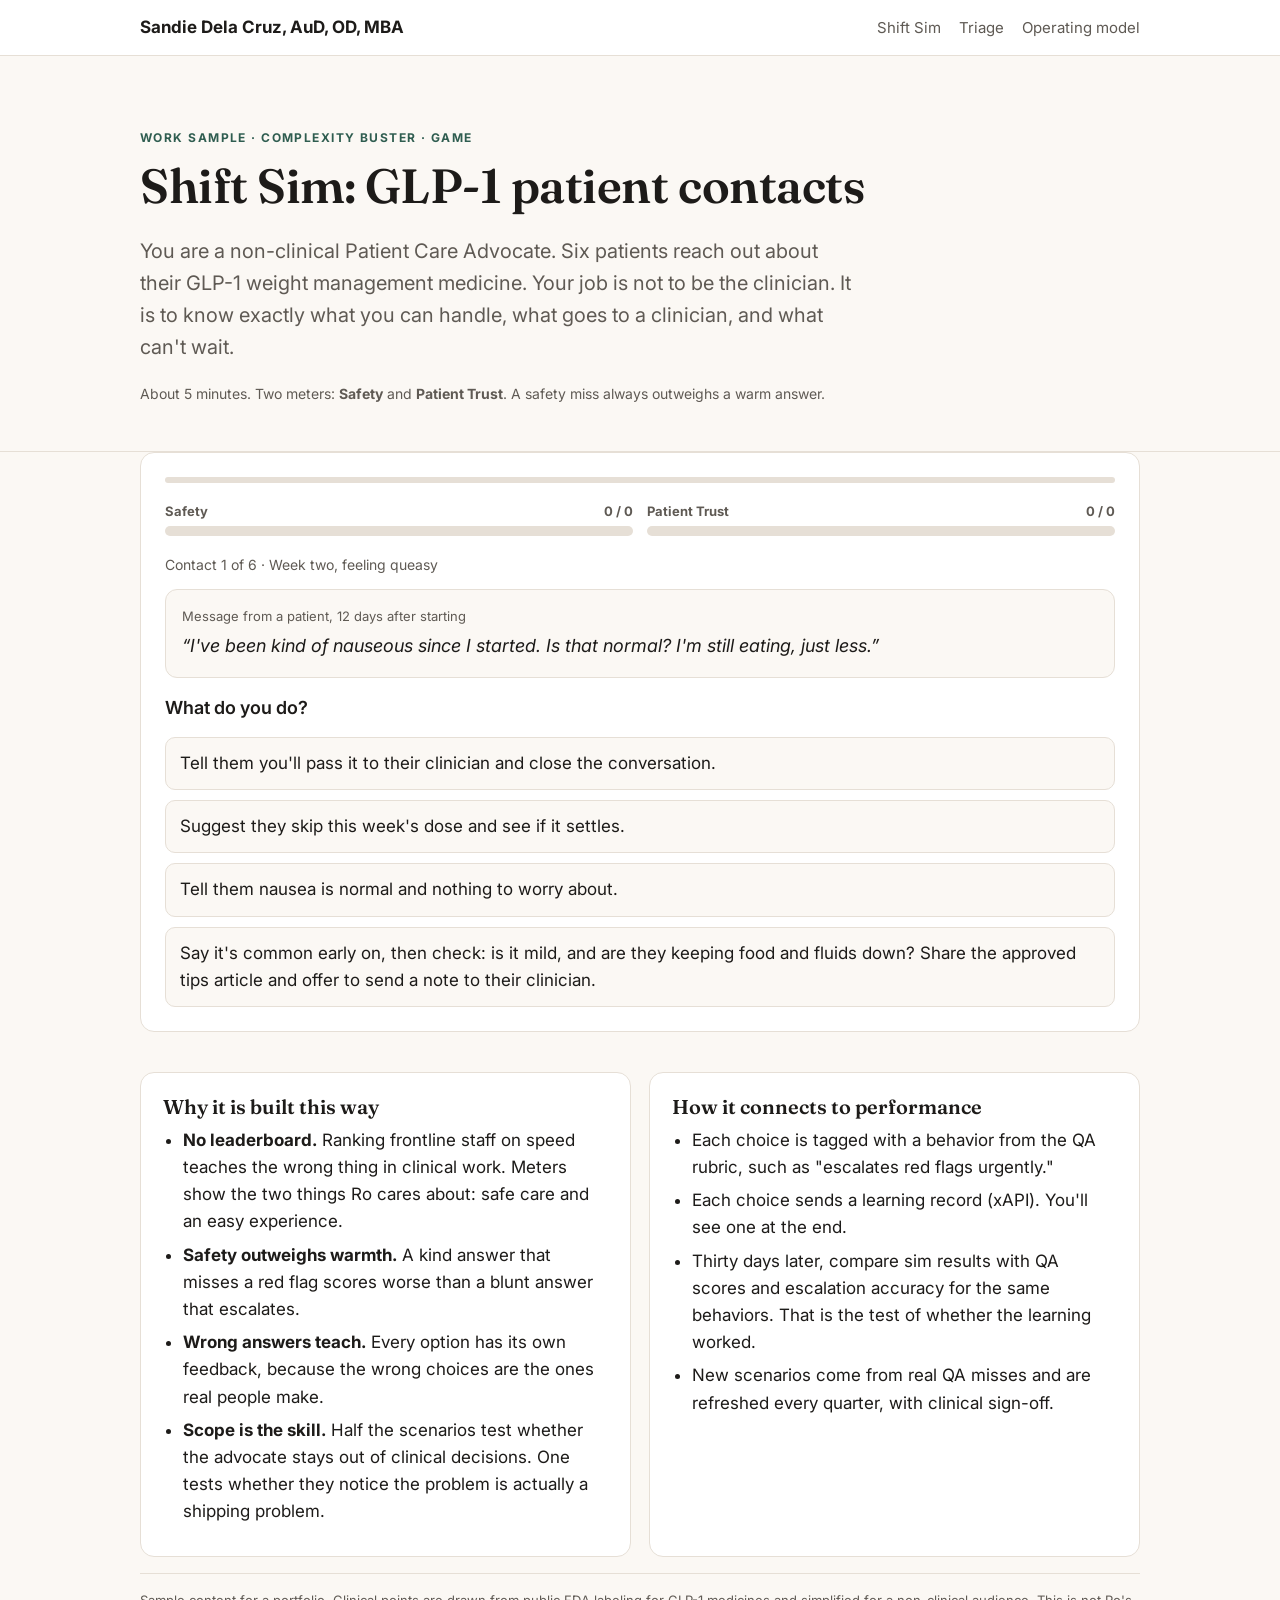
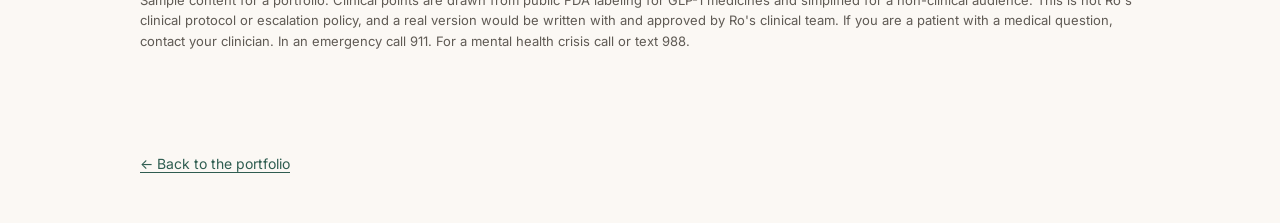
==== work/shift-sim.html @ 0b0904d7 "Add portfolio for Ro, Director of Care Delivery Learning and Development Landing page with evidence " ====
<!doctype html>
<html lang="en">
<head>
<meta charset="utf-8">
<meta name="viewport" content="width=device-width, initial-scale=1">
<title>Shift Sim: GLP-1 Calls</title>
<meta name="description" content="A scenario-based practice game for non-clinical patient care team members handling GLP-1 patient contacts. Safety outweighs speed.">
<link rel="preconnect" href="https://fonts.googleapis.com">
<link href="https://fonts.googleapis.com/css2?family=Fraunces:opsz,wght@9..144,600&family=Inter:wght@400;600;700&display=swap" rel="stylesheet">
<link rel="stylesheet" href="../assets/site.css">
<style>
  .meters { display: grid; grid-template-columns: 1fr 1fr; gap: 14px; margin-bottom: 18px; }
  .meter label { font-size: 13px; font-weight: 700; color: var(--muted); display: flex; justify-content: space-between; }
  .meter .bar { height: 10px; background: var(--line); border-radius: 99px; overflow: hidden; margin-top: 4px; }
  .meter .bar > div { height: 100%; width: 0; transition: width .3s; }
  #safetyBar { background: var(--accent); }
  #trustBar { background: var(--amber); }
  .patient { background: var(--bg); border: 1px solid var(--line); border-radius: 12px; padding: 16px; margin-bottom: 16px; }
  .patient .who { font-size: 13px; color: var(--muted); margin-bottom: 6px; }
  .patient .said { font-size: 18px; font-style: italic; }
  pre { background: var(--bg); border: 1px solid var(--line); border-radius: 10px; padding: 14px; overflow-x: auto; font-size: 13px; }
  .verdict { font-weight: 700; margin-bottom: 6px; }
  .verdict.best { color: var(--accent); }
  .verdict.ok { color: var(--amber); }
  .verdict.miss { color: var(--warn); }
  @media (max-width: 480px) { .meters { grid-template-columns: 1fr; } }
</style>
</head>
<body>
<header class="site">
  <div class="wrap">
    <a class="brand" href="../">Sandie Dela Cruz, AuD, OD, MBA</a>
    <nav>
      <a href="shift-sim.html">Shift Sim</a>
      <a href="triage.html">Triage</a>
      <a href="operating-model.html">Operating model</a>
    </nav>
  </div>
</header>

<main>
<section class="hero" style="padding-bottom:32px">
  <div class="wrap">
    <p class="eyebrow">Work sample · Complexity buster · Game</p>
    <h1>Shift Sim: GLP-1 patient contacts</h1>
    <p class="lede">You are a non-clinical Patient Care Advocate. Six patients reach out about their GLP-1 weight management medicine. Your job is not to be the clinician. It is to know exactly what you can handle, what goes to a clinician, and what can't wait.</p>
    <p class="muted small">About 5 minutes. Two meters: <b>Safety</b> and <b>Patient Trust</b>. A safety miss always outweighs a warm answer.</p>
  </div>
</section>

<section style="padding-top:0">
  <div class="wrap">
    <div class="tool" id="game">
      <div class="progress"><div id="prog"></div></div>
      <div class="meters">
        <div class="meter"><label><span>Safety</span><span id="safetyTxt">0 / 0</span></label><div class="bar"><div id="safetyBar"></div></div></div>
        <div class="meter"><label><span>Patient Trust</span><span id="trustTxt">0 / 0</span></label><div class="bar"><div id="trustBar"></div></div></div>
      </div>
      <div id="stage"></div>
    </div>

    <div class="grid g2" style="margin-top:40px">
      <div class="card">
        <h3>Why it is built this way</h3>
        <ul class="tight">
          <li><b>No leaderboard.</b> Ranking frontline staff on speed teaches the wrong thing in clinical work. Meters show the two things Ro cares about: safe care and an easy experience.</li>
          <li><b>Safety outweighs warmth.</b> A kind answer that misses a red flag scores worse than a blunt answer that escalates.</li>
          <li><b>Wrong answers teach.</b> Every option has its own feedback, because the wrong choices are the ones real people make.</li>
          <li><b>Scope is the skill.</b> Half the scenarios test whether the advocate stays out of clinical decisions. One tests whether they notice the problem is actually a shipping problem.</li>
        </ul>
      </div>
      <div class="card">
        <h3>How it connects to performance</h3>
        <ul class="tight">
          <li>Each choice is tagged with a behavior from the QA rubric, such as "escalates red flags urgently."</li>
          <li>Each choice sends a learning record (xAPI). You'll see one at the end.</li>
          <li>Thirty days later, compare sim results with QA scores and escalation accuracy for the same behaviors. That is the test of whether the learning worked.</li>
          <li>New scenarios come from real QA misses and are refreshed every quarter, with clinical sign-off.</li>
        </ul>
      </div>
    </div>

    <p class="disclaimer">Sample content for a portfolio. Clinical points are drawn from public FDA labeling for GLP-1 medicines and simplified for a non-clinical audience. This is not Ro's clinical protocol or escalation policy, and a real version would be written with and approved by Ro's clinical team. If you are a patient with a medical question, contact your clinician. In an emergency call 911. For a mental health crisis call or text 988.</p>
  </div>
</section>
</main>

<footer class="site"><div class="wrap"><a href="../">← Back to the portfolio</a></div></footer>

<script>
const SCENARIOS = [
  {
    id: "mild-nausea",
    title: "Week two, feeling queasy",
    who: "Message from a patient, 12 days after starting",
    said: "I've been kind of nauseous since I started. Is that normal? I'm still eating, just less.",
    options: [
      { t: "Say it's common early on, then check: is it mild, and are they keeping food and fluids down? Share the approved tips article and offer to send a note to their clinician.",
        s: 10, r: 10, v: "best", behavior: "Checks for red flags before reassuring",
        fb: "Right. Nausea is one of the most common side effects, especially when starting or changing dose. Reassurance is fine once you've ruled out the red flags: can't keep fluids down, severe or ongoing pain, signs of dehydration. The tips article is pre-approved, so you're not giving medical advice." },
      { t: "Suggest they skip this week's dose and see if it settles.",
        s: 0, r: 4, v: "miss", critical: true, behavior: "Stays within scope on dosing",
        fb: "Safety-critical miss. Any change to dosing is a clinical decision, even one that sounds cautious. The advocate's job is to route it, not to make it." },
      { t: "Tell them nausea is normal and nothing to worry about.",
        s: 4, r: 6, v: "ok", behavior: "Checks for red flags before reassuring",
        fb: "Kind, but you reassured without checking anything. Most of the time it is mild. The skill is confirming that before you say so." },
      { t: "Tell them you'll pass it to their clinician and close the conversation.",
        s: 10, r: 4, v: "ok", behavior: "Resolves what is in scope",
        fb: "Safe, but the patient waits hours for an answer you could have given from an approved article. Escalating everything overloads clinicians and slows down care." }
    ]
  },
  {
    id: "severe-abdominal-pain",
    title: "Pain that won't let up",
    who: "Chat from a patient on month three",
    said: "I've had really bad stomach pain since last night. It goes through to my back and I keep throwing up.",
    options: [
      { t: "Tell them this needs medical attention now. If the pain is severe, go to the ER or call 911. Then alert the on-call clinician using the urgent pathway and document it.",
        s: 10, r: 10, v: "best", behavior: "Escalates red flags urgently",
        fb: "Right. Severe abdominal pain that won't go away, sometimes reaching the back, with or without vomiting, is a warning sign on GLP-1 labeling (for example, pancreatitis). You don't need to know what it is. You need to move fast." },
      { t: "Send a routine message to their clinician. They usually reply within a day.",
        s: 0, r: 4, v: "miss", critical: true, behavior: "Escalates red flags urgently",
        fb: "Safety-critical miss. The right person, but the wrong speed. A red flag goes through the urgent pathway, not the inbox." },
      { t: "Suggest an antacid and small sips of water, and ask them to update you tomorrow.",
        s: 0, r: 2, v: "miss", critical: true, behavior: "Escalates red flags urgently",
        fb: "Safety-critical miss. This treats a red flag as an ordinary side effect and delays care by a day." },
      { t: "Ask them to rate the pain from 1 to 10 and call back if it gets worse.",
        s: 0, r: 3, v: "miss", critical: true, behavior: "Escalates red flags urgently",
        fb: "Safety-critical miss. Severe, persistent pain with vomiting already meets the bar. Gathering more detail first just delays the escalation." }
    ]
  },
  {
    id: "dose-increase-request",
    title: "Results slowed down",
    who: "Message from a patient on month four",
    said: "My weight loss has stalled. Can you bump me up to the next dose now instead of waiting?",
    options: [
      { t: "Acknowledge how frustrating a plateau feels. Explain that dose changes are their clinician's call, and send the request with their recent progress and any side effects noted.",
        s: 10, r: 10, v: "best", behavior: "Stays within scope on dosing",
        fb: "Right. You validated the patient, stayed in scope, and gave the clinician what they need to decide quickly. That last part is what makes care feel easy." },
      { t: "Say yes and put in for the next dose.",
        s: 2, r: 6, v: "miss", behavior: "Stays within scope on dosing",
        fb: "Out of scope. You made a promise only a clinician can keep. If the clinician says no, the patient's trust drops further than if you'd routed it honestly." },
      { t: "Tell them plateaus are normal and they should stick with their current dose.",
        s: 5, r: 3, v: "ok", behavior: "Stays within scope on dosing",
        fb: "You answered a clinical question yourself, and it came across as dismissive. Plateaus are common, but whether to change the dose is not your call." }
    ]
  },
  {
    id: "low-mood",
    title: "Something else in the message",
    who: "Call with a patient about a billing question",
    said: "Sorry, I'm a mess. I've been feeling really low lately. Some days I don't see the point of anything.",
    options: [
      { t: "Slow down. Ask directly whether they are thinking about harming themselves. Follow the crisis protocol: 911 if they are in immediate danger, share 988, and do a warm handoff to the on-call clinician while staying on the line.",
        s: 10, r: 10, v: "best", behavior: "Follows the crisis protocol",
        fb: "Right. Asking directly does not plant the idea, and it is the fastest way to know how urgent this is. Some weight management GLP-1 labels also tell patients to watch for depression or thoughts of self-harm. Whatever the cause, the protocol is the same." },
      { t: "Say you're sorry to hear that, then ask if there's anything else you can help with today.",
        s: 0, r: 3, v: "miss", critical: true, behavior: "Follows the crisis protocol",
        fb: "Safety-critical miss. This is the most common real-world miss: the patient said something serious and the call moved on. The billing question can wait." },
      { t: "Say it might be the medication and you'll note it for their clinician.",
        s: 3, r: 5, v: "miss", critical: true, behavior: "Follows the crisis protocol",
        fb: "Safety-critical miss. You noticed it, which is good, but a note in the chart doesn't tell anyone how urgent it is. This needs a direct question and the crisis protocol now." }
    ]
  },
  {
    id: "vision-change",
    title: "Blurry vision",
    who: "Message from a patient with type 2 diabetes",
    said: "Weird question, but my vision has been blurry for the past week. Could that be related?",
    options: [
      { t: "Take it seriously. Flag it to their clinician the same day as a vision change in a patient with diabetes. Tell them to get urgent care if they have sudden vision loss.",
        s: 10, r: 10, v: "best", behavior: "Escalates red flags urgently",
        fb: "Right. Semaglutide labeling warns about diabetic retinopathy complications in patients with diabetes, and fast changes in blood sugar can blur vision for a while. A clinician sorts out which. A note from the optometrist who wrote this: vision changes in a patient with diabetes always get a clinician's eyes, never a guess." },
      { t: "Tell them it's probably screen time and to rest their eyes.",
        s: 0, r: 4, v: "miss", critical: true, behavior: "Escalates red flags urgently",
        fb: "Safety-critical miss. You diagnosed a symptom, and you got it wrong for this patient. In someone with diabetes on this medicine, vision changes go to a clinician." },
      { t: "Tell them vision isn't related to this medicine but they should see an eye doctor.",
        s: 5, r: 5, v: "ok", behavior: "Escalates red flags urgently",
        fb: "Half right. An eye exam may well be needed, but the claim that it's unrelated is wrong, and their prescribing clinician doesn't find out. Route it to the clinician first." }
    ]
  },
  {
    id: "shipping-delay",
    title: "The refill is late",
    who: "Chat from a patient on month two",
    said: "My refill is delayed and I'm going to miss Thursday's shot. Can I just take two next week to catch up?",
    options: [
      { t: "Own the shipping problem: check the order, expedite it, and give a delivery date. Tell them not to double up unless their clinician says so, and send the dosing question to the clinician.",
        s: 10, r: 10, v: "best", behavior: "Resolves what is in scope",
        fb: "Right. The real problem is logistics, and that one is yours to fix. The dosing question goes to the clinician. Fixing both is what an easy experience looks like." },
      { t: "Tell them doubling up next week is fine.",
        s: 0, r: 5, v: "miss", critical: true, behavior: "Stays within scope on dosing",
        fb: "Safety-critical miss. Doubling a dose can make side effects much worse. This is a clinical question, and the answer is not yes." },
      { t: "Send the dosing question to their clinician.",
        s: 10, r: 4, v: "ok", behavior: "Resolves what is in scope",
        fb: "Safe, but the patient still has no medicine. You treated a shipping problem as a clinical one. Not every problem is clinical, and that is a training lesson too." },
      { t: "Tell them shipping is handled by another team and give them the number.",
        s: 4, r: 2, v: "miss", behavior: "Resolves what is in scope",
        fb: "You handed off the problem you could have solved and ignored the dosing risk. Two misses in one reply." }
    ]
  }
];

let i = 0, safety = 0, trust = 0, max = 0, log = [];
const stage = document.getElementById("stage");

function el(tag, cls, text) { const e = document.createElement(tag); if (cls) e.className = cls; if (text != null) e.textContent = text; return e; }
function shuffle(a) { const b = a.slice(); for (let k = b.length - 1; k > 0; k--) { const j = Math.floor(Math.random() * (k + 1)); [b[k], b[j]] = [b[j], b[k]]; } return b; }

function meters() {
  document.getElementById("safetyTxt").textContent = safety + " / " + max;
  document.getElementById("trustTxt").textContent = trust + " / " + max;
  document.getElementById("safetyBar").style.width = max ? (safety / max * 100) + "%" : "0";
  document.getElementById("trustBar").style.width = max ? (trust / max * 100) + "%" : "0";
  document.getElementById("prog").style.width = (i / SCENARIOS.length * 100) + "%";
}

function render() {
  meters();
  stage.replaceChildren();
  if (i >= SCENARIOS.length) return finish();
  const sc = SCENARIOS[i];
  stage.append(el("div", "trail", "Contact " + (i + 1) + " of " + SCENARIOS.length + " · " + sc.title));
  const p = el("div", "patient");
  p.append(el("div", "who", sc.who), el("div", "said", "“" + sc.said + "”"));
  stage.append(p, el("div", "q", "What do you do?"));
  const opts = el("div", "opts");
  const fb = el("div", "feedback");
  shuffle(sc.options).forEach(o => {
    const b = el("button", "opt", o.t);
    b.type = "button";
    b.onclick = () => choose(sc, o, b, opts, fb);
    opts.append(b);
  });
  stage.append(opts, fb);
}

function choose(sc, o, btn, opts, fb) {
  [...opts.children].forEach(b => b.disabled = true);
  btn.classList.add(o.v === "best" ? "right" : "wrong");
  safety += o.s; trust += o.r; max += 10;
  log.push({ sc, o });
  const label = o.critical ? "Safety-critical miss" : o.v === "best" ? "Best response" : o.v === "ok" ? "Safe, but not the best" : "Miss";
  fb.replaceChildren(
    el("div", "verdict " + (o.v === "best" ? "best" : o.critical || o.v === "miss" ? "miss" : "ok"), label),
    el("div", "small muted", "Behavior: " + o.behavior),
    el("p", null, o.fb)
  );
  if (o.v !== "best") {
    const best = sc.options.find(x => x.v === "best");
    fb.append(el("p", "small", "Best response: " + best.t));
  }
  const next = el("button", "btn", i + 1 < SCENARIOS.length ? "Next contact" : "End of shift");
  next.type = "button";
  next.onclick = () => { i++; render(); };
  fb.append(next);
  fb.classList.add("show");
  meters();
}

function finish() {
  const crit = log.filter(x => x.o.critical);
  const sPct = Math.round(safety / max * 100), tPct = Math.round(trust / max * 100);
  const ready = crit.length === 0 && sPct >= 90;
  stage.append(el("div", "eyebrow", "End of shift"));
  stage.append(el("h2", null, ready ? "Ready for live contacts" : "Coaching recommended before live contacts"));
  stage.append(el("p", null, "Safety " + sPct + "%. Patient Trust " + tPct + "%. Safety-critical misses: " + crit.length + "."));
  stage.append(el("p", "muted small", ready
    ? "In a real rollout this result unlocks supervised live contacts, and the same behaviors get checked in QA over the next 30 days."
    : "In a real rollout this result routes to a 15-minute coaching session on the behaviors below, then a replay with fresh scenarios. No public score, no ranking."));

  const wrap = el("div", "table-scroll");
  const t = el("table");
  const hr = el("tr"); ["Contact", "Behavior", "Result"].forEach(h => hr.append(el("th", null, h))); t.append(hr);
  log.forEach(x => {
    const r = el("tr");
    r.append(el("td", null, x.sc.title), el("td", null, x.o.behavior),
      el("td", null, x.o.critical ? "Safety-critical miss" : x.o.v === "best" ? "Best" : "Needs work"));
    t.append(r);
  });
  wrap.append(t); stage.append(wrap);

  const last = log[log.length - 1];
  const stmt = {
    actor: { name: "Learner", mbox: "mailto:learner@example.com" },
    verb: { id: "http://adlnet.gov/expapi/verbs/answered", display: { "en-US": "answered" } },
    object: { id: "https://example.com/shift-sim/glp1/" + last.sc.id, definition: { name: { "en-US": last.sc.title } } },
    result: { success: last.o.v === "best", score: { scaled: last.o.s / 10 },
      extensions: { "https://example.com/xapi/qa-behavior": last.o.behavior, "https://example.com/xapi/safety-critical-miss": !!last.o.critical } },
    context: { extensions: { "https://example.com/xapi/role": "Patient Care Advocate", "https://example.com/xapi/program": "Weight management" } }
  };
  stage.append(el("h3", null, "The learning record behind your last choice"));
  stage.append(el("p", "muted small", "This is the xAPI statement a learning record store would receive. Because it carries the QA behavior tag, it can be joined to QA scores for the same behavior later."));
  stage.append(el("pre", null, JSON.stringify(stmt, null, 2)));

  const again = el("button", "btn", "Play again");
  again.type = "button";
  again.onclick = () => { i = 0; safety = 0; trust = 0; max = 0; log = []; render(); };
  const row = el("div", "btn-row");
  const back = el("a", "btn ghost", "Back to the portfolio"); back.href = "../";
  row.append(again, back);
  stage.append(row);
}

render();
</script>
</body>
</html>
---- assets/site.css ----
:root {
  --bg: #fbf8f4;
  --surface: #ffffff;
  --ink: #1d1b19;
  --muted: #5f5a54;
  --line: #e6dfd6;
  --accent: #2f5d50;
  --accent-soft: #e4eee9;
  --warn: #9a3b1f;
  --warn-soft: #f8e7df;
  --amber: #8a6410;
  --amber-soft: #f6eccf;
  --radius: 14px;
  --max: 1040px;
}
@media (prefers-color-scheme: dark) {
  :root:not([data-theme="light"]) {
    --bg: #161514; --surface: #1f1e1c; --ink: #f1ede7; --muted: #b3aca3; --line: #34312d;
    --accent: #8cc4b0; --accent-soft: #23332d; --warn: #f0a084; --warn-soft: #3a241c;
    --amber: #e8c46a; --amber-soft: #352c17;
  }
}
:root[data-theme="dark"] {
  --bg: #161514; --surface: #1f1e1c; --ink: #f1ede7; --muted: #b3aca3; --line: #34312d;
  --accent: #8cc4b0; --accent-soft: #23332d; --warn: #f0a084; --warn-soft: #3a241c;
  --amber: #e8c46a; --amber-soft: #352c17;
}

* { box-sizing: border-box; }
html { -webkit-text-size-adjust: 100%; }
body {
  margin: 0; background: var(--bg); color: var(--ink);
  font: 17px/1.6 "Inter", system-ui, -apple-system, "Segoe UI", sans-serif;
}
a { color: var(--accent); text-underline-offset: 3px; }
img { max-width: 100%; }

.wrap { max-width: var(--max); margin: 0 auto; padding: 0 20px; }
header.site { border-bottom: 1px solid var(--line); background: var(--surface); }
header.site .wrap { display: flex; justify-content: space-between; align-items: center; gap: 16px; padding-top: 14px; padding-bottom: 14px; flex-wrap: wrap; }
header.site .brand { font-weight: 700; color: var(--ink); text-decoration: none; }
header.site nav { display: flex; gap: 18px; flex-wrap: wrap; font-size: 15px; }
header.site nav a { color: var(--muted); text-decoration: none; }
header.site nav a:hover { color: var(--accent); }

h1, h2, h3 { font-family: "Fraunces", Georgia, serif; line-height: 1.2; font-weight: 600; }
h1 { font-size: clamp(32px, 5vw, 48px); margin: 0 0 16px; letter-spacing: -0.01em; }
h2 { font-size: clamp(24px, 3.4vw, 32px); margin: 0 0 12px; }
h3 { font-size: 20px; margin: 0 0 8px; }
.eyebrow { text-transform: uppercase; letter-spacing: 0.12em; font-size: 12px; font-weight: 700; color: var(--accent); margin: 0 0 10px; }
.lede { font-size: 20px; color: var(--muted); max-width: 720px; }
.muted { color: var(--muted); }
.small { font-size: 14px; }

section { padding: 56px 0; border-bottom: 1px solid var(--line); }
section:last-of-type { border-bottom: 0; }
.hero { padding: 72px 0 56px; }

.grid { display: grid; gap: 18px; }
.g2 { grid-template-columns: repeat(auto-fit, minmax(300px, 1fr)); }
.g3 { grid-template-columns: repeat(auto-fit, minmax(260px, 1fr)); }
.card { background: var(--surface); border: 1px solid var(--line); border-radius: var(--radius); padding: 22px; }
.card h3 { margin-top: 0; }
a.card { color: inherit; text-decoration: none; display: block; transition: border-color .15s, transform .15s; }
a.card:hover { border-color: var(--accent); transform: translateY(-2px); }
a.card .go { color: var(--accent); font-weight: 600; font-size: 15px; }

.stats { display: grid; grid-template-columns: repeat(auto-fit, minmax(170px, 1fr)); gap: 14px; margin-top: 32px; }
.stat { background: var(--surface); border: 1px solid var(--line); border-radius: var(--radius); padding: 18px; }
.stat b { display: block; font-family: "Fraunces", Georgia, serif; font-size: 32px; color: var(--accent); line-height: 1.1; }
.stat span { font-size: 14px; color: var(--muted); }

.tag { display: inline-block; font-size: 12px; font-weight: 700; padding: 3px 9px; border-radius: 999px; background: var(--accent-soft); color: var(--accent); margin-right: 6px; }
.tag.warn { background: var(--warn-soft); color: var(--warn); }
.tag.amber { background: var(--amber-soft); color: var(--amber); }

table { width: 100%; border-collapse: collapse; background: var(--surface); border: 1px solid var(--line); border-radius: var(--radius); overflow: hidden; font-size: 15px; }
th, td { text-align: left; vertical-align: top; padding: 12px 14px; border-bottom: 1px solid var(--line); }
th { background: var(--accent-soft); color: var(--ink); font-weight: 600; }
tr:last-child td { border-bottom: 0; }
.table-scroll { overflow-x: auto; -webkit-overflow-scrolling: touch; }

.flow { display: flex; flex-wrap: wrap; gap: 10px; align-items: stretch; margin: 20px 0; }
.flow .step { flex: 1 1 140px; background: var(--surface); border: 1px solid var(--line); border-top: 4px solid var(--accent); border-radius: 10px; padding: 14px; font-size: 15px; }
.flow .step b { display: block; margin-bottom: 4px; }

.phase { border-left: 3px solid var(--accent); padding-left: 18px; margin-bottom: 24px; }
.phase h3 { margin-bottom: 4px; }
ul.tight { padding-left: 20px; margin: 8px 0; }
ul.tight li { margin-bottom: 6px; }

.callout { background: var(--accent-soft); border-radius: var(--radius); padding: 18px 20px; margin: 20px 0; }
.callout.warn { background: var(--warn-soft); }
.callout.amber { background: var(--amber-soft); }

.btn { display: inline-block; background: var(--accent); color: var(--bg); padding: 11px 18px; border-radius: 999px; text-decoration: none; font-weight: 600; border: 0; cursor: pointer; font-size: 15px; }
.btn.ghost { background: transparent; color: var(--accent); border: 1.5px solid var(--accent); }
.btn-row { display: flex; gap: 12px; flex-wrap: wrap; margin-top: 24px; }

/* interactive tools */
.tool { background: var(--surface); border: 1px solid var(--line); border-radius: var(--radius); padding: 24px; }
.q { font-weight: 600; font-size: 18px; margin-bottom: 14px; }
.opts { display: grid; gap: 10px; }
.opt { text-align: left; background: var(--bg); color: var(--ink); border: 1.5px solid var(--line); border-radius: 10px; padding: 12px 14px; font: inherit; cursor: pointer; }
.opt:hover { border-color: var(--accent); }
.opt.right { border-color: var(--accent); background: var(--accent-soft); }
.opt.wrong { border-color: var(--warn); background: var(--warn-soft); }
.feedback { margin-top: 14px; padding: 14px; border-radius: 10px; background: var(--bg); border: 1px solid var(--line); display: none; }
.feedback.show { display: block; }
.progress { height: 6px; background: var(--line); border-radius: 99px; overflow: hidden; margin-bottom: 18px; }
.progress > div { height: 100%; background: var(--accent); width: 0; transition: width .25s; }
.trail { font-size: 14px; color: var(--muted); margin-bottom: 12px; }

footer.site { padding: 32px 0 48px; color: var(--muted); font-size: 14px; }
.disclaimer { font-size: 13px; color: var(--muted); border-top: 1px solid var(--line); padding-top: 16px; margin-top: 16px; }

@media (max-width: 600px) {
  body { font-size: 16px; }
  .wrap { padding: 0 16px; }
  section { padding: 40px 0; }
  .hero { padding: 48px 0 40px; }
  .lede { font-size: 18px; }
}
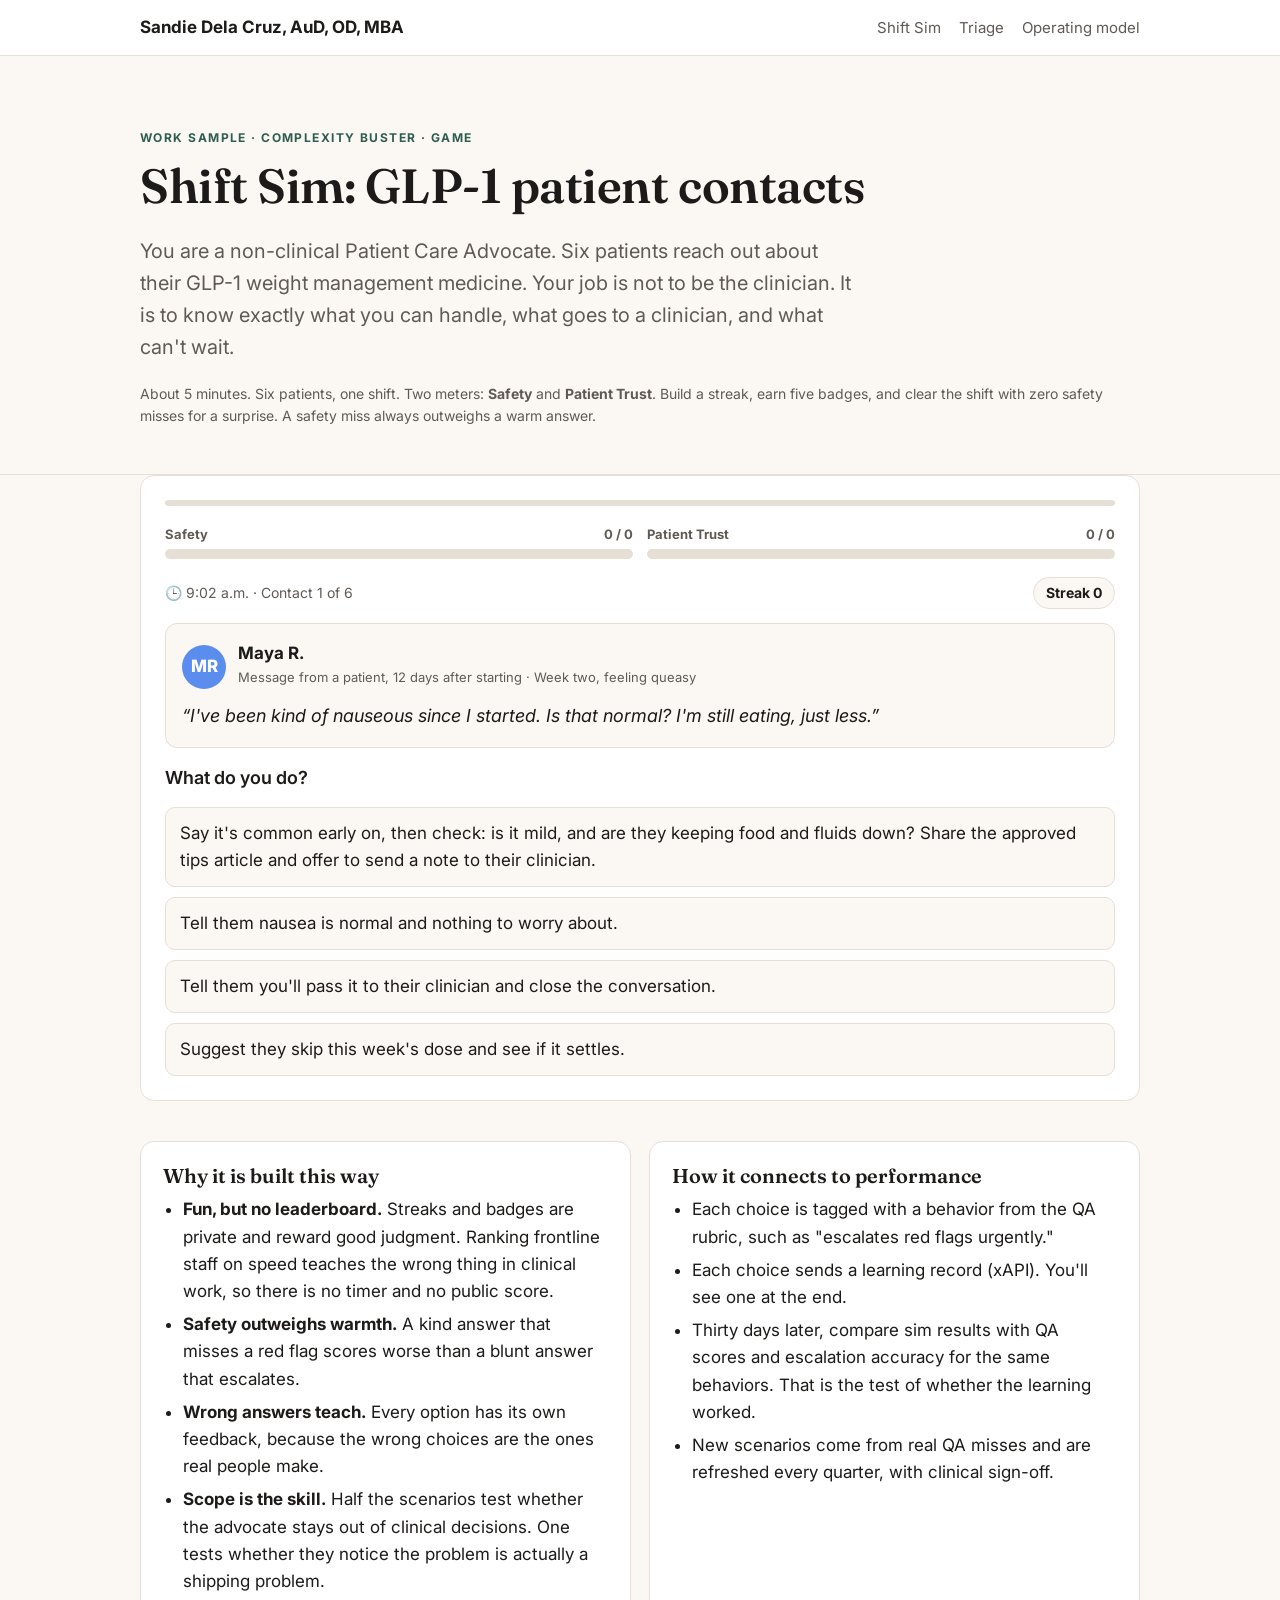
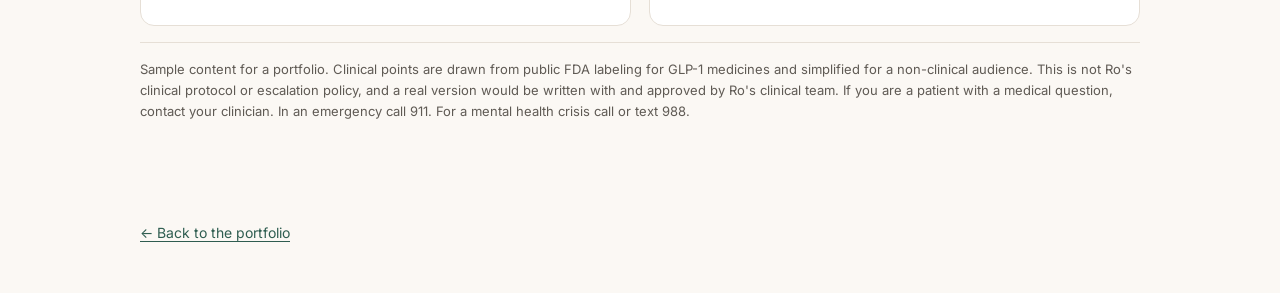
==== commit 56fa0dda: "Make the work sample games more playful Shift Sim: named patients with a typing indicator, a shift c" ====
--- a/work/shift-sim.html
+++ b/work/shift-sim.html
@@ -44,7 +44,7 @@
     <p class="eyebrow">Work sample · Complexity buster · Game</p>
     <h1>Shift Sim: GLP-1 patient contacts</h1>
     <p class="lede">You are a non-clinical Patient Care Advocate. Six patients reach out about their GLP-1 weight management medicine. Your job is not to be the clinician. It is to know exactly what you can handle, what goes to a clinician, and what can't wait.</p>
-    <p class="muted small">About 5 minutes. Two meters: <b>Safety</b> and <b>Patient Trust</b>. A safety miss always outweighs a warm answer.</p>
+    <p class="muted small">About 5 minutes. Six patients, one shift. Two meters: <b>Safety</b> and <b>Patient Trust</b>. Build a streak, earn five badges, and clear the shift with zero safety misses for a surprise. A safety miss always outweighs a warm answer.</p>
   </div>
 </section>
 
@@ -63,7 +63,7 @@
       <div class="card">
         <h3>Why it is built this way</h3>
         <ul class="tight">
-          <li><b>No leaderboard.</b> Ranking frontline staff on speed teaches the wrong thing in clinical work. Meters show the two things Ro cares about: safe care and an easy experience.</li>
+          <li><b>Fun, but no leaderboard.</b> Streaks and badges are private and reward good judgment. Ranking frontline staff on speed teaches the wrong thing in clinical work, so there is no timer and no public score.</li>
           <li><b>Safety outweighs warmth.</b> A kind answer that misses a red flag scores worse than a blunt answer that escalates.</li>
           <li><b>Wrong answers teach.</b> Every option has its own feedback, because the wrong choices are the ones real people make.</li>
           <li><b>Scope is the skill.</b> Half the scenarios test whether the advocate stays out of clinical decisions. One tests whether they notice the problem is actually a shipping problem.</li>
@@ -87,6 +87,7 @@
 
 <footer class="site"><div class="wrap"><a href="../">← Back to the portfolio</a></div></footer>
 
+<script src="../assets/fun.js"></script>
 <script>
 const SCENARIOS = [
   {
@@ -202,8 +203,25 @@
   }
 ];
 
-let i = 0, safety = 0, trust = 0, max = 0, log = [];
+const PATIENTS = [
+  { name: "Maya R.", color: "#5b8def" },
+  { name: "Daniel K.", color: "#c2410c" },
+  { name: "Priya S.", color: "#7c3aed" },
+  { name: "James T.", color: "#0f766e" },
+  { name: "Linda M.", color: "#b45309" },
+  { name: "Chris P.", color: "#be185d" }
+];
+const BADGES = [
+  { icon: "\u{1F6A8}", name: "Red Flag Radar", desc: "Escalated every red flag fast", behavior: "Escalates red flags urgently" },
+  { icon: "\u{1F6E1}️", name: "Scope Guardian", desc: "Never made a dosing call", behavior: "Stays within scope on dosing" },
+  { icon: "\u{1F49A}", name: "Crisis Ready", desc: "Heard what the patient really said", behavior: "Follows the crisis protocol" },
+  { icon: "\u{1F527}", name: "Real Fixer", desc: "Solved what was yours to solve", behavior: "Resolves what is in scope" },
+  { icon: "\u{1F525}", name: "Hot Streak", desc: "Three best answers in a row", streak: 3 }
+];
+
+let i = 0, safety = 0, trust = 0, max = 0, streak = 0, bestStreak = 0, log = [];
 const stage = document.getElementById("stage");
+const game = document.getElementById("game");
 
 function el(tag, cls, text) { const e = document.createElement(tag); if (cls) e.className = cls; if (text != null) e.textContent = text; return e; }
 function shuffle(a) { const b = a.slice(); for (let k = b.length - 1; k > 0; k--) { const j = Math.floor(Math.random() * (k + 1)); [b[k], b[j]] = [b[j], b[k]]; } return b; }
@@ -220,40 +238,55 @@
   meters();
   stage.replaceChildren();
   if (i >= SCENARIOS.length) return finish();
-  const sc = SCENARIOS[i];
-  stage.append(el("div", "trail", "Contact " + (i + 1) + " of " + SCENARIOS.length + " · " + sc.title));
-  const p = el("div", "patient");
-  p.append(el("div", "who", sc.who), el("div", "said", "“" + sc.said + "”"));
-  stage.append(p, el("div", "q", "What do you do?"));
-  const opts = el("div", "opts");
-  const fb = el("div", "feedback");
-  shuffle(sc.options).forEach(o => {
-    const b = el("button", "opt", o.t);
-    b.type = "button";
-    b.onclick = () => choose(sc, o, b, opts, fb);
-    opts.append(b);
-  });
-  stage.append(opts, fb);
+  const sc = SCENARIOS[i], pt = PATIENTS[i];
+  const hud = el("div", "hud");
+  const clock = ["9:02 a.m.", "9:41 a.m.", "10:15 a.m.", "11:08 a.m.", "1:30 p.m.", "2:47 p.m."][i];
+  hud.append(el("span", null, "\u{1F552} " + clock + " · Contact " + (i + 1) + " of " + SCENARIOS.length));
+  hud.append(el("span", "chip" + (streak >= 2 ? " hot" : ""), streak >= 2 ? "\u{1F525} Streak " + streak : "Streak " + streak));
+  stage.append(hud);
+
+  const p = el("div", "patient fade-in");
+  const head = el("div", null); head.style.cssText = "display:flex;gap:12px;align-items:center;margin-bottom:8px";
+  const av = el("div", "avatar", pt.name.split(" ").map(w => w[0]).join("")); av.style.background = pt.color;
+  const meta = el("div"); meta.append(el("b", null, pt.name), el("div", "who", sc.who + " · " + sc.title));
+  head.append(av, meta);
+  const said = el("div", "said");
+  const dots = el("span", "typing"); dots.append(el("i"), el("i"), el("i"));
+  said.append(dots);
+  p.append(head, said);
+  stage.append(p);
+
+  setTimeout(() => {
+    said.textContent = "“" + sc.said + "”";
+    const q = el("div", "q fade-in", "What do you do?");
+    const opts = el("div", "opts fade-in");
+    const fb = el("div", "feedback");
+    shuffle(sc.options).forEach(o => {
+      const b = el("button", "opt", o.t); b.type = "button";
+      b.onclick = () => choose(sc, o, b, opts, fb);
+      opts.append(b);
+    });
+    stage.append(q, opts, fb);
+  }, FUN.calm ? 0 : 900);
 }
 
 function choose(sc, o, btn, opts, fb) {
   [...opts.children].forEach(b => b.disabled = true);
   btn.classList.add(o.v === "best" ? "right" : "wrong");
   safety += o.s; trust += o.r; max += 10;
+  if (o.v === "best") { streak++; bestStreak = Math.max(bestStreak, streak); } else streak = 0;
   log.push({ sc, o });
-  const label = o.critical ? "Safety-critical miss" : o.v === "best" ? "Best response" : o.v === "ok" ? "Safe, but not the best" : "Miss";
+  FUN.pop(btn, o.critical ? "⚠️ Safety miss" : "+" + o.s + " safety  +" + o.r + " trust", o.v === "best");
+  if (o.critical) FUN.shake(game);
+  const label = o.critical ? "⚠️ Safety-critical miss" : o.v === "best" ? (streak >= 3 ? "\u{1F525} Best response. " + streak + " in a row" : "✅ Best response") : o.v === "ok" ? "Safe, but not the best" : "Miss";
   fb.replaceChildren(
     el("div", "verdict " + (o.v === "best" ? "best" : o.critical || o.v === "miss" ? "miss" : "ok"), label),
     el("div", "small muted", "Behavior: " + o.behavior),
     el("p", null, o.fb)
   );
-  if (o.v !== "best") {
-    const best = sc.options.find(x => x.v === "best");
-    fb.append(el("p", "small", "Best response: " + best.t));
-  }
-  const next = el("button", "btn", i + 1 < SCENARIOS.length ? "Next contact" : "End of shift");
-  next.type = "button";
-  next.onclick = () => { i++; render(); };
+  if (o.v !== "best") fb.append(el("p", "small", "Best response: " + sc.options.find(x => x.v === "best").t));
+  const next = el("button", "btn", i + 1 < SCENARIOS.length ? "Next patient →" : "End of shift →"); next.type = "button";
+  next.onclick = () => { i++; render(); game.scrollIntoView({ behavior: FUN.calm ? "auto" : "smooth", block: "start" }); };
   fb.append(next);
   fb.classList.add("show");
   meters();
@@ -263,20 +296,35 @@
   const crit = log.filter(x => x.o.critical);
   const sPct = Math.round(safety / max * 100), tPct = Math.round(trust / max * 100);
   const ready = crit.length === 0 && sPct >= 90;
-  stage.append(el("div", "eyebrow", "End of shift"));
-  stage.append(el("h2", null, ready ? "Ready for live contacts" : "Coaching recommended before live contacts"));
-  stage.append(el("p", null, "Safety " + sPct + "%. Patient Trust " + tPct + "%. Safety-critical misses: " + crit.length + "."));
+  stage.append(el("div", "eyebrow", "\u{1F3C1} End of shift"));
+  stage.append(el("h2", null, ready ? "Ready for live patients" : "Coaching first, then a replay"));
+  stage.append(el("p", null, "Safety " + sPct + "%. Patient Trust " + tPct + "%. Safety-critical misses: " + crit.length + ". Best streak: " + bestStreak + "."));
+
+  const earned = BADGES.map(b => {
+    if (b.streak) return bestStreak >= b.streak;
+    const hits = log.filter(x => x.sc.options.some(o => o.v === "best" && o.behavior === b.behavior));
+    return hits.length > 0 && hits.every(x => x.o.v === "best");
+  });
+  stage.append(el("h3", null, "Badges: " + earned.filter(Boolean).length + " of " + BADGES.length));
+  const grid = el("div", "badges");
+  BADGES.forEach((b, k) => {
+    const card = el("div", "badge " + (earned[k] ? "earned" : "locked"));
+    card.append(el("div", "icon", b.icon), el("b", null, b.name), el("span", null, b.desc));
+    grid.append(card);
+  });
+  stage.append(grid);
+
   stage.append(el("p", "muted small", ready
-    ? "In a real rollout this result unlocks supervised live contacts, and the same behaviors get checked in QA over the next 30 days."
-    : "In a real rollout this result routes to a 15-minute coaching session on the behaviors below, then a replay with fresh scenarios. No public score, no ranking."));
+    ? "In a real rollout this unlocks supervised live contacts, and QA checks the same behaviors over the next 30 days."
+    : "In a real rollout this routes to a 15-minute coaching chat on the behaviors below, then a replay with fresh patients. Badges are private. Nobody is ranked."));
 
   const wrap = el("div", "table-scroll");
   const t = el("table");
-  const hr = el("tr"); ["Contact", "Behavior", "Result"].forEach(h => hr.append(el("th", null, h))); t.append(hr);
-  log.forEach(x => {
+  const hr = el("tr"); ["Patient", "Behavior", "Result"].forEach(h => hr.append(el("th", null, h))); t.append(hr);
+  log.forEach((x, k) => {
     const r = el("tr");
-    r.append(el("td", null, x.sc.title), el("td", null, x.o.behavior),
-      el("td", null, x.o.critical ? "Safety-critical miss" : x.o.v === "best" ? "Best" : "Needs work"));
+    r.append(el("td", null, PATIENTS[k].name + ": " + x.sc.title), el("td", null, x.o.behavior),
+      el("td", null, x.o.critical ? "⚠️ Safety-critical miss" : x.o.v === "best" ? "✅ Best" : "Needs work"));
     t.append(r);
   });
   wrap.append(t); stage.append(wrap);
@@ -290,17 +338,19 @@
       extensions: { "https://example.com/xapi/qa-behavior": last.o.behavior, "https://example.com/xapi/safety-critical-miss": !!last.o.critical } },
     context: { extensions: { "https://example.com/xapi/role": "Patient Care Advocate", "https://example.com/xapi/program": "Weight management" } }
   };
-  stage.append(el("h3", null, "The learning record behind your last choice"));
-  stage.append(el("p", "muted small", "This is the xAPI statement a learning record store would receive. Because it carries the QA behavior tag, it can be joined to QA scores for the same behavior later."));
-  stage.append(el("pre", null, JSON.stringify(stmt, null, 2)));
-
-  const again = el("button", "btn", "Play again");
-  again.type = "button";
-  again.onclick = () => { i = 0; safety = 0; trust = 0; max = 0; log = []; render(); };
+  const det = el("details"); det.style.marginTop = "18px";
+  det.append(el("summary", null, "For the data people: the learning record behind your last choice"));
+  det.append(el("p", "muted small", "This is the xAPI statement a learning record store would receive. Because it carries the QA behavior tag, it can be joined to QA scores for the same behavior later."));
+  det.append(el("pre", null, JSON.stringify(stmt, null, 2)));
+  stage.append(det);
+
+  const again = el("button", "btn", "\u{1F501} Play again with new answer order"); again.type = "button";
+  again.onclick = () => { i = 0; safety = 0; trust = 0; max = 0; streak = 0; bestStreak = 0; log = []; render(); };
   const row = el("div", "btn-row");
   const back = el("a", "btn ghost", "Back to the portfolio"); back.href = "../";
   row.append(again, back);
   stage.append(row);
+  if (ready) FUN.confetti();
 }
 
 render();
--- a/assets/site.css
+++ b/assets/site.css
@@ -121,3 +121,29 @@
   .hero { padding: 48px 0 40px; }
   .lede { font-size: 18px; }
 }
+
+/* game feel */
+.pop { position: absolute; transform: translateX(-50%); font-weight: 800; font-size: 18px; pointer-events: none; z-index: 40; animation: rise 1.1s ease-out forwards; }
+.pop.good { color: var(--accent); }
+.pop.bad { color: var(--warn); }
+@keyframes rise { from { opacity: 1; margin-top: 0; } to { opacity: 0; margin-top: -60px; } }
+.shake { animation: shake .4s; }
+@keyframes shake { 0%,100% { transform: none; } 20% { transform: translateX(-8px); } 40% { transform: translateX(8px); } 60% { transform: translateX(-5px); } 80% { transform: translateX(5px); } }
+.hud { display: flex; justify-content: space-between; align-items: center; gap: 10px; flex-wrap: wrap; margin-bottom: 14px; font-size: 14px; color: var(--muted); }
+.chip { display: inline-flex; align-items: center; gap: 6px; background: var(--bg); border: 1px solid var(--line); border-radius: 999px; padding: 4px 12px; font-weight: 700; color: var(--ink); }
+.chip.hot { background: var(--amber-soft); border-color: var(--amber); color: var(--amber); }
+.avatar { width: 44px; height: 44px; border-radius: 50%; display: grid; place-items: center; font-weight: 800; color: #fff; flex: none; }
+.typing { display: inline-flex; gap: 4px; padding: 6px 0; }
+.typing i { width: 8px; height: 8px; border-radius: 50%; background: var(--muted); animation: blink 1s infinite; }
+.typing i:nth-child(2) { animation-delay: .15s; } .typing i:nth-child(3) { animation-delay: .3s; }
+@keyframes blink { 0%,100% { opacity: .25; } 50% { opacity: 1; } }
+.fade-in { animation: fadein .35s ease-out; }
+@keyframes fadein { from { opacity: 0; transform: translateY(6px); } to { opacity: 1; transform: none; } }
+.badges { display: grid; grid-template-columns: repeat(auto-fit, minmax(150px, 1fr)); gap: 12px; margin: 18px 0; }
+.badge { text-align: center; background: var(--bg); border: 1.5px solid var(--line); border-radius: 14px; padding: 14px 10px; }
+.badge .icon { font-size: 34px; line-height: 1; }
+.badge b { display: block; margin-top: 6px; }
+.badge span { font-size: 13px; color: var(--muted); }
+.badge.earned { border-color: var(--accent); background: var(--accent-soft); }
+.badge.locked { opacity: .45; filter: grayscale(1); }
+@media (prefers-reduced-motion: reduce) { .pop, .shake, .fade-in, .typing i { animation: none; } }
